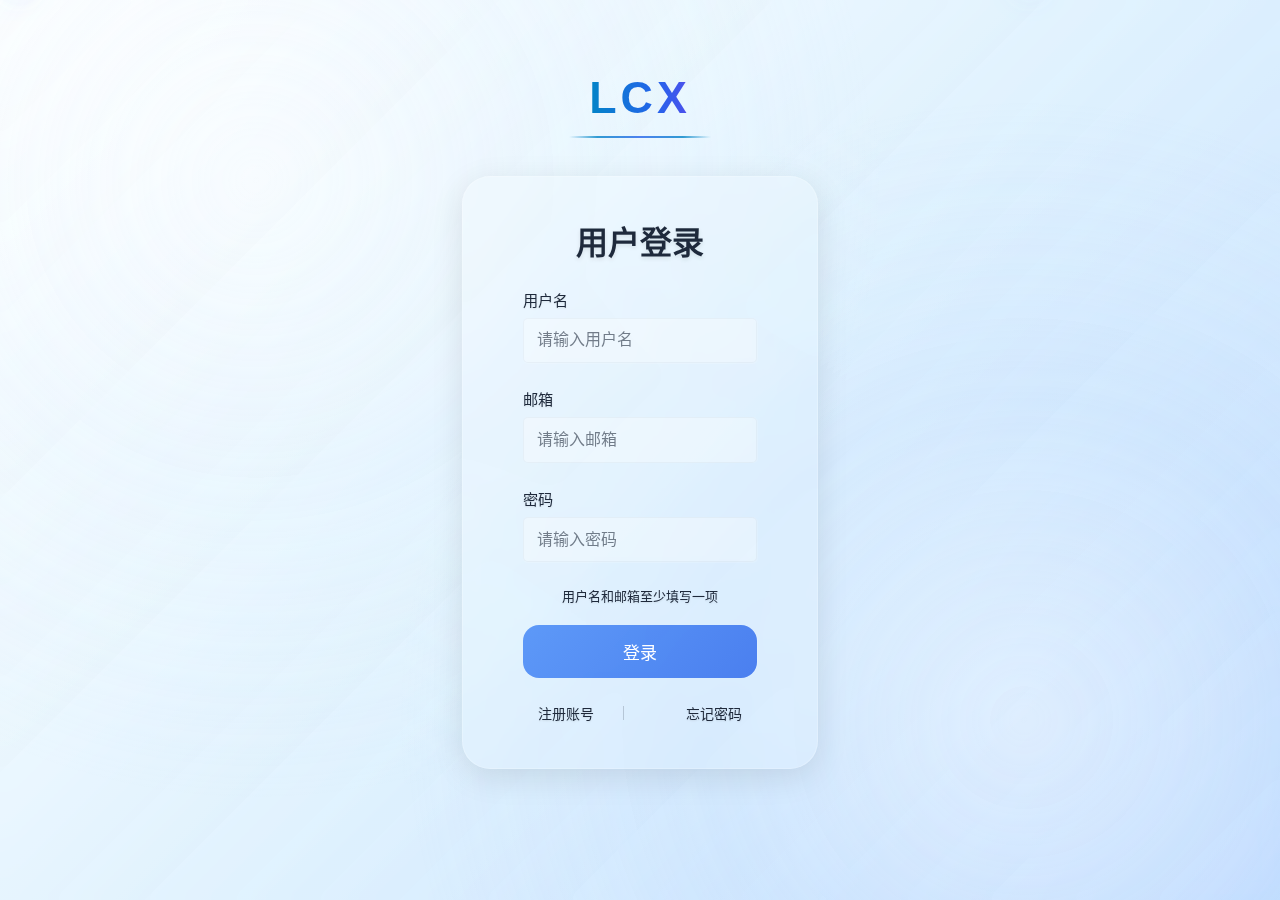
==== index.html @ 9dd17892 "修改" ====
<!DOCTYPE html>
<html lang="zh-CN">
<head>
    <meta charset="UTF-8">
    <meta name="viewport" content="width=device-width, initial-scale=1.0">
    <title>LCX</title>
    <link rel="stylesheet" href="css/styles.css">
    <link rel="stylesheet" href="https://cdnjs.cloudflare.com/ajax/libs/font-awesome/5.15.4/css/all.min.css">
   <link rel="icon" href="ico\vip.ico" type="image/x-icon">
</head>
<body>
    <!-- 系统主标题 -->
    <h1 class="main-title">LCX</h1>

    <!-- 雪花容器 -->
    <div class="snowflakes" id="snowflakes"></div>

    <div class="form-container">
        <!-- 自定义弹窗容器 -->
        <div id="customAlert" class="custom-alert">
            <span class="custom-alert-icon"></span>
            <span class="custom-alert-message"></span>
        </div>

        <!-- 登录表单 -->
        <div class="form-section active" id="loginForm">
            <h2 class="form-title">用户登录</h2>
            <form id="loginFormElement" onsubmit="loginUser(); return false;">
                <div class="form-group">
                    <label for="login-username">用户名</label>
                    <input type="text" id="login-username" name="username" placeholder="请输入用户名">
                </div>
                <div class="form-group">
                    <label for="login-email">邮箱</label>
                    <input type="email" id="login-email" name="email" placeholder="请输入邮箱">
                </div>
                <div class="form-group">
                    <label for="login-password">密码</label>
                    <input type="password" id="login-password" name="password" placeholder="请输入密码" required>
                </div>
                <div class="login-tip">用户名和邮箱至少填写一项</div>
                <button type="submit" class="submit-btn">登录</button>
                <div class="form-links">
                    <a href="#" onclick="switchForm('registerForm')">注册账号</a>
                    <a href="#" onclick="switchForm('forgotForm')">忘记密码</a>
                </div>
            </form>
        </div>

        <!-- 注册表单 -->
        <div class="form-section" id="registerForm">
            <h2 class="form-title">用户注册</h2>
            <form id="registerFormElement" onsubmit="registerUser(); return false;">
                <div class="form-group">
                    <label for="register-username">用户名</label>
                    <input type="text" id="register-username" name="username" placeholder="请输入用户名" required>
                </div>
                <div class="form-group">
                    <label for="register-email">邮箱</label>
                    <input type="email" id="register-email" name="email" placeholder="请输入邮箱" required>
                </div>
                <div class="form-group">
                    <label for="register-password">密码</label>
                    <input type="password" id="register-password" name="password" placeholder="请输入密码" required>
                    <div class="password-strength" id="registerPasswordStrength"></div>
                </div>
                <div class="form-group">
                    <label for="register-confirm">确认密码</label>
                    <input type="password" id="register-confirm" name="confirm_password" placeholder="请再次输入密码" required>
                    <div class="password-match" id="registerPasswordMatch"></div>
                </div>
                <button type="submit" class="submit-btn">注册</button>
                <div class="form-links">
                    <a href="#" onclick="switchForm('loginForm')">返回登录</a>
                </div>
            </form>
        </div>

        <!-- 忘记密码表单 -->
        <div class="form-section" id="forgotForm">
            <h2 class="form-title">重置密码</h2>
            <form id="forgotFormElement">
                <div class="form-group">
                    <label for="forgot-email">邮箱地址</label>
                    <input type="email" id="forgot-email" name="email" placeholder="请输入注册邮箱" required>
                </div>
                <div class="form-group">
                    <label for="forgot-new-password">新密码</label>
                    <input type="password" id="forgot-new-password" name="new_password" placeholder="请输入新密码" required>
                    <div class="password-strength" id="forgotPasswordStrength"></div>
                </div>
                <div class="form-group">
                    <label for="forgot-confirm">确认密码</label>
                    <input type="password" id="forgot-confirm" name="confirm_password" placeholder="请再次输入新密码" required>
                    <div class="password-match" id="forgotPasswordMatch"></div>
                </div>
                <button type="submit" class="submit-btn">重置密码</button>
                <div class="form-links">
                    <a href="#" onclick="switchForm('loginForm')">返回登录</a>
                </div>
            </form>
        </div>


        <!-- 添加用户表单 -->
        <div id="addUserForm" class="modal-form">
            <div class="modal-content">
                <h3>添加新用户</h3>
                <div class="form-group">
                    <label for="newUsername">用户名</label>
                    <input type="text" id="newUsername" name="username" required>
                </div>
                <div class="form-group">
                    <label for="newPassword">密码</label>
                    <input type="password" id="newPassword" name="password" required>
                </div>
                <div class="form-group">
                    <label for="newEmail">邮箱</label>
                    <input type="email" id="newEmail" name="email" required>
                </div>
                <div class="form-buttons">
                    <button type="button" class="cancel-btn" onclick="closeAddUserForm()">取消</button>
                    <button type="button" class="submit-btn" onclick="submitAddUser()">添加</button>
                </div>
            </div>
        </div>




    <!-- 引入JavaScript文件 -->
    <script src="js/ui.js" type="module"></script>
    <script src="js/api.js" type="module"></script>
    <script src="js/validation.js" type="module"></script>
    <script src="js/effects.js" type="module"></script>
    <script src="js/handlers.js" type="module"></script>
    <script src="js/main.js" type="module"></script>

    <script>
    function testRedirect() {
        const currentPath = window.location.pathname;
        const basePath = currentPath.substring(0, currentPath.lastIndexOf('/'));
        const userPageUrl = `${basePath}/user.html`;
        console.log('测试跳转到:', userPageUrl);
        window.location.href = userPageUrl;
    }
    </script>
</body>
</html>
---- css/styles.css ----
/* 全局变量 */
:root {
    --primary-color: #0284c7;
    --primary-hover: #0369a1;
    --secondary-color: #2563eb;
    --danger-color: #ef4444;
    --success-color: #10b981;
    --warning-color: #f59e0b;
    --text-primary: #1e293b;
    --text-secondary: #64748b;
    --bg-white: rgba(255, 255, 255, 0.95);
    --bg-transparent: rgba(255, 255, 255, 0.15);
    --border-color: rgba(148, 163, 184, 0.1);
    --shadow-sm: 0 4px 6px rgba(0, 0, 0, 0.05);
    --shadow-md: 0 8px 32px rgba(0, 0, 0, 0.1);
    --transition: all 0.3s ease;
    --radius-sm: 8px;
    --radius-md: 12px;
    --radius-lg: 24px;
}

/* 基础样式优化 */
* {
    margin: 0;
    padding: 0;
    box-sizing: border-box;
}

body {
    display: flex;
    justify-content: center;
    align-items: center;
    min-height: 100vh;
    background: linear-gradient(135deg, 
        var(--bg-white),
        rgba(224, 242, 254, 0.9),
        rgba(191, 219, 254, 0.85)
    );
    font-family: "Microsoft YaHei", -apple-system, BlinkMacSystemFont, "Segoe UI", Roboto, sans-serif;
    overflow: hidden;
    position: relative;
    padding-top: 5vh;
}

/* 背景效果 */
body::before {
    content: '';
    position: fixed;
    top: 0;
    left: 0;
    width: 100%;
    height: 100%;
    background: 
        radial-gradient(circle at 20% 20%, 
            rgba(255, 255, 255, 0.4) 0%,
            rgba(224, 242, 254, 0.2) 25%,
            transparent 50%),
        radial-gradient(circle at 80% 80%, 
            rgba(255, 255, 255, 0.4) 0%,
            rgba(191, 219, 254, 0.2) 25%,
            transparent 50%);
    backdrop-filter: blur(8px);
    -webkit-backdrop-filter: blur(8px);
    z-index: -2;
    opacity: 0.8;
}

body::after {
    content: '';
    position: fixed;
    top: 0;
    left: 0;
    width: 100%;
    height: 100%;
    background: 
        linear-gradient(135deg,
            transparent 0%,
            rgba(255, 255, 255, 0.03) 25%,
            rgba(224, 242, 254, 0.05) 50%,
            rgba(255, 255, 255, 0.03) 75%,
            transparent 100%);
    z-index: -1;
    animation: lightMove 20s ease-in-out infinite;
    background-size: 400% 400%;
    filter: blur(12px);
    opacity: 0.4;
    mix-blend-mode: overlay;
}

/* 动画效果 */
@keyframes lightMove {
    0% { background-position: 0% 0%; }
    50% { background-position: 100% 100%; }
    100% { background-position: 0% 0%; }
}

/* 标题样式 */
.main-title {
    position: fixed;
    top: 8%;
    left: 50%;
    transform: translateX(-50%);
    font-size: 2.8rem;
    font-weight: 800;
    letter-spacing: 4px;
    z-index: 11;
    background: linear-gradient(90deg, #0284c7, #2563eb, #7c3aed, #0284c7);
    background-size: 200% 100%;
    -webkit-background-clip: text;
    background-clip: text;
    color: transparent;
    animation: 
        gradient 6s linear infinite,
        glow 4s ease-in-out infinite alternate;
    padding-bottom: 15px;
}

.main-title::after {
    content: '';
    position: absolute;
    bottom: 0;
    left: 50%;
    transform: translateX(-50%);
    width: 140%;
    height: 2px;
    background: linear-gradient(90deg, 
        transparent 0%,
        rgba(2, 132, 199, 0.8) 20%,
        rgba(37, 99, 235, 0.8) 50%,
        rgba(2, 132, 199, 0.8) 80%,
        transparent 100%
    );
}

@keyframes borderGlow {
    0% {
        filter: drop-shadow(0 0 5px rgba(2, 132, 199, 0.4));
        width: 100%;
    }
    100% {
        filter: drop-shadow(0 0 10px rgba(2, 132, 199, 0.6));
        width: 120%;
    }
}

@keyframes gradient {
    0% { background-position: 0% 50%; }
    100% { background-position: 200% 50%; }
}

@keyframes glow {
    0% {
        filter: drop-shadow(0 0 15px rgba(2, 132, 199, 0.4))
               drop-shadow(0 0 30px rgba(2, 132, 199, 0.3));
    }
    100% {
        filter: drop-shadow(0 0 20px rgba(2, 132, 199, 0.6))
               drop-shadow(0 0 40px rgba(2, 132, 199, 0.4));
    }
}

/* 表单容器 */
.form-container {
    position: relative;
    max-width: 880px;
    margin: 20px auto;
    padding: 40px 60px;
    background: rgba(255, 255, 255, 0.15);
    backdrop-filter: blur(12px);
    -webkit-backdrop-filter: blur(12px);
    border-radius: 28px;
    box-shadow: 0 8px 32px rgba(0, 0, 0, 0.1);
    border: 1px solid rgba(255, 255, 255, 0.2);
    z-index: 10;
}

/* 表单部分 */
.form-section {
    display: none;
}

.form-section.active {
    display: block;
    animation: fadeIn 0.3s ease-out;
}

/* 表单标题 */
.form-title {
    color: #1e293b;
    text-align: center;
    margin-bottom: 25px;
    font-size: 32px;
    font-weight: 600;
    text-shadow: 0 2px 4px rgba(0, 0, 0, 0.1);
}

/* 表单组样式 */
.form-group {
    margin-bottom: 22px;
}

.form-group label {
    display: block;
    margin-bottom: 6px;
    color: #1e293b;
    font-size: 14px;
    font-weight: 500;
    text-shadow: 0 1px 2px rgba(0, 0, 0, 0.1);
}

.form-group input {
    width: 100%;
    padding: 14px 18px;
    background: rgba(255, 255, 255, 0.2);
    border: 1px solid rgba(255, 255, 255, 0.3);
    border-radius: 16px;
    color: #1e293b;
    font-size: 16px;
    transition: all 0.3s ease;
    backdrop-filter: blur(5px);
    -webkit-backdrop-filter: blur(5px);
}

.form-group input:focus {
    outline: none;
    background: rgba(255, 255, 255, 0.25);
    border-color: rgba(255, 255, 255, 0.5);
    box-shadow: 0 0 0 3px rgba(59, 130, 246, 0.1);
}

.form-group input::placeholder {
    color: rgba(30, 41, 59, 0.6);
}

/* 登录提示文字 */
.login-tip {
    color: #1e293b;
    font-size: 13px;
    margin-bottom: 15px;
    text-align: center;
    text-shadow: 0 1px 2px rgba(0, 0, 0, 0.1);
}

/* 提交按钮 */
.submit-btn {
    width: 100%;
    padding: 14px;
    background: linear-gradient(135deg, rgba(59, 130, 246, 0.8), rgba(37, 99, 235, 0.8));
    color: white;
    border: none;
    border-radius: 16px;
    font-size: 17px;
    font-weight: 500;
    cursor: pointer;
    transition: all 0.3s ease;
    backdrop-filter: blur(5px);
    -webkit-backdrop-filter: blur(5px);
    margin-top: 5px;
}

.submit-btn:hover {
    background: linear-gradient(135deg, rgba(37, 99, 235, 0.9), rgba(29, 78, 216, 0.9));
    transform: translateY(-2px);
    box-shadow: 0 4px 12px rgba(37, 99, 235, 0.2);
}

/* 链接样式 */
.form-links {
    margin-top: 20px;
    display: flex;
    justify-content: space-between;
    align-items: center;
    padding: 0 15px;
}

.form-links br {
    display: none; /* 移除换行 */
}

.form-links a {
    color: #1e293b;
    text-decoration: none;
    font-size: 14px;
    transition: all 0.3s ease;
    text-shadow: 0 1px 2px rgba(0, 0, 0, 0.1);
    position: relative;
    padding: 5px 0;
}

.form-links a:hover {
    color: #3b82f6;
    text-shadow: 0 2px 4px rgba(59, 130, 246, 0.2);
}

/* 链接分隔线 */
.form-links a:not(:last-child)::after {
    content: '';
    position: absolute;
    right: -30px;
    top: 50%;
    transform: translateY(-50%);
    width: 1px;
    height: 14px;
    background: rgba(30, 41, 59, 0.2);
}

/* 自定义弹窗样式 */
.custom-alert {
    position: fixed;
    top: 20px;
    left: 50%;
    transform: translateX(-50%) scaleX(0); /* 初始状态：水平压缩到中心点 */
    padding: 15px 25px;
    border-radius: 12px;
    background: rgba(255, 255, 255, 0.95);
    box-shadow: 0 4px 12px rgba(0, 0, 0, 0.1);
    display: none;
    z-index: 1000;
    min-width: 300px;
    backdrop-filter: blur(10px);
    -webkit-backdrop-filter: blur(10px);
    border: 1px solid rgba(255, 255, 255, 0.2);
    transition: transform 0.3s ease-out;
    overflow: hidden; /* 用于进度条 */
    transform-origin: center; /* 设置变换的原点为中心 */
}

.custom-alert.show {
    display: flex;
    align-items: center;
    justify-content: center;
    transform: translateX(-50%) scaleX(1); /* 显示状态：完全展开 */
    animation: expandAlert 0.3s ease-out forwards;
}

.custom-alert.hide {
    animation: collapseAlert 0.3s ease-in forwards;
}

.custom-alert-icon {
    margin-right: 10px;
    font-size: 20px;
}

.custom-alert-message {
    color: #1e293b;
    font-size: 15px;
    font-weight: 500;
}

/* 进度条样式 */
.custom-alert::after {
    content: '';
    position: absolute;
    bottom: 0;
    left: 0;
    width: 100%;
    height: 3px;
    background: #10b981; /* 绿色进度条 */
    animation: progress 3s linear forwards;
}

/* 成功状态 */
.custom-alert.success {
    background: rgba(16, 185, 129, 0.95);
    color: white;
}

.custom-alert.success .custom-alert-message {
    color: white;
}

/* 错误状态 */
.custom-alert.error {
    background: rgba(239, 68, 68, 0.95);
    color: white;
}

.custom-alert.error .custom-alert-message {
    color: white;
}

/* 展开动画 */
@keyframes expandAlert {
    from {
        transform: translateX(-50%) scaleX(0);
    }
    to {
        transform: translateX(-50%) scaleX(1);
    }
}

/* 收缩动画 */
@keyframes collapseAlert {
    from {
        transform: translateX(-50%) scaleX(1);
    }
    to {
        transform: translateX(-50%) scaleX(0);
    }
}

/* 进度条动画 */
@keyframes progress {
    from {
        width: 100%;
    }
    to {
        width: 0%;
    }
}

/* 密码强度和匹配提示 */
.password-strength,
.password-match {
    font-size: 0.85rem;
    margin-top: 0.5rem;
    transition: all 0.3s ease;
}

.password-strength.weak { color: #ef4444; }
.password-strength.medium { color: #f59e0b; }
.password-strength.strong { color: #10b981; }
.password-match.match { color: #10b981; }
.password-match.mismatch { color: #ef4444; }

/* 管理员相关样式 */
.admin-link {
    position: relative;
    padding: 5px 10px;
    border-radius: 8px;
    transition: all 0.3s ease;
    background: linear-gradient(
        to right,
        rgba(2, 132, 199, 0.1),
        rgba(37, 99, 235, 0.1)
    );
    margin-top: 0.8rem;
    display: inline-block;
}

.admin-link::after {
    content: '👑';
    margin-left: 0.5rem;
    display: inline-block;
    transition: all 0.3s ease;
}

.admin-link:hover::after {
    animation: crownFloat 1s ease-in-out infinite;
}

@keyframes crownFloat {
    0% { transform: rotate(0deg) scale(1); }
    50% { transform: rotate(15deg) scale(1.2); }
    100% { transform: rotate(0deg) scale(1); }
}

/* 管理员面板样式 */
#adminPanel {
    width: 100%;
    max-width: 1600px;
    margin: 20px auto;
    padding: 20px;
    background: var(--bg-white);
    border-radius: 10px;
    box-shadow: 0 0 20px rgba(0, 0, 0, 0.1);
    position: relative;
    z-index: 10;
}

.admin-header {
    display: flex;
    justify-content: space-between;
    align-items: center;
    margin-bottom: 20px;
    padding-bottom: 15px;
    border-bottom: 1px solid var(--border-color);
}

.admin-info {
    display: flex;
    align-items: center;
    gap: 15px;
}

.admin-welcome {
    font-size: 16px;
    color: var(--text-color);
}

.admin-toolbar {
    display: flex;
    justify-content: space-between;
    align-items: center;
    margin-bottom: 20px;
    gap: 20px;
}

.toolbar-left {
    display: flex;
    gap: 10px;
}

.tool-btn {
    display: flex;
    align-items: center;
    gap: 5px;
    padding: 8px 15px;
    border: none;
    border-radius: 5px;
    background: var(--primary-color);
    color: white;
    cursor: pointer;
    transition: background-color 0.3s;
}

.tool-btn:hover {
    background: var(--primary-dark);
}

.tool-btn .icon {
    font-size: 18px;
}

.search-box {
    position: relative;
    width: 300px;
}

.search-box input {
    width: 100%;
    padding: 8px 35px 8px 15px;
    border: 1px solid var(--border-color);
    border-radius: 5px;
    font-size: 14px;
}

.search-icon {
    position: absolute;
    right: 10px;
    top: 50%;
    transform: translateY(-50%);
    color: var(--text-light);
}

.user-list {
    background: white;
    border-radius: 8px;
    overflow: hidden;
    margin-bottom: 20px;
    box-shadow: 0 2px 8px rgba(0, 0, 0, 0.1);
}

.user-list table {
    width: 100%;
    border-collapse: collapse;
}

.user-list th,
.user-list td {
    padding: 12px 15px;
    text-align: left;
    border-bottom: 1px solid var(--border-color);
}

.user-list th {
    background: var(--bg-light);
    font-weight: 600;
    color: var(--text-dark);
}

.user-list tr:hover {
    background: var(--bg-hover);
}

.action-btn {
    padding: 5px 10px;
    border: none;
    border-radius: 4px;
    cursor: pointer;
    font-size: 14px;
    transition: background-color 0.3s;
    margin-right: 5px;
}

.edit-btn {
    background: var(--primary-color);
    color: white;
}

.edit-btn:hover {
    background: var(--primary-dark);
}

.delete-btn {
    background: var(--danger-color);
    color: white;
}

.delete-btn:hover {
    background: var(--danger-dark);
}

.table-footer {
    display: flex;
    justify-content: space-between;
    align-items: center;
    padding: 15px 0;
}

.page-info {
    color: var(--text-color);
}

.pagination {
    display: flex;
    align-items: center;
    gap: 10px;
}

.page-btn {
    padding: 5px 15px;
    border: 1px solid var(--border-color);
    border-radius: 4px;
    background: white;
    cursor: pointer;
    transition: all 0.3s;
}

.page-btn:hover:not(:disabled) {
    background: var(--bg-light);
}

.page-btn:disabled {
    opacity: 0.5;
    cursor: not-allowed;
}

.page-number {
    color: var(--text-color);
}

/* 管理员退出弹窗样式 */
.modal-overlay {
    display: none;
    position: fixed;
    top: 0;
    left: 0;
    width: 100%;
    height: 100%;
    background: rgba(0, 0, 0, 0.5);
    z-index: 1000;
}

.modal-overlay.show {
    display: block;
}

.admin-logout-modal {
    display: none;
    position: fixed;
    top: 50%;
    left: 50%;
    transform: translate(-50%, -50%);
    background: white;
    padding: 20px;
    border-radius: 8px;
    box-shadow: 0 2px 10px rgba(0, 0, 0, 0.1);
    z-index: 1001;
    width: 300px;
    text-align: center;
}

.admin-logout-modal.show {
    display: block;
}

.admin-logout-modal h3 {
    margin: 0 0 20px;
    color: var(--text-dark);
}

.admin-logout-modal .buttons {
    display: flex;
    justify-content: center;
    gap: 10px;
}

.admin-logout-modal button {
    padding: 8px 20px;
    border: none;
    border-radius: 4px;
    cursor: pointer;
    transition: background-color 0.3s;
}

.admin-logout-modal .cancel-btn {
    background: var(--bg-light);
    color: var(--text-color);
}

.admin-logout-modal .cancel-btn:hover {
    background: var(--border-color);
}

.admin-logout-modal .confirm-btn {
    background: var(--danger-color);
    color: white;
}

.admin-logout-modal .confirm-btn:hover {
    background: var(--danger-dark);
}

/* 响应式设计 */
@media (max-width: 1440px) {
    #adminPanel {
        max-width: 95%;
        margin: 2rem auto;
    }
}

@media (max-width: 1280px) {
    #adminPanel {
        max-width: 95%;
        margin: 0 auto;
    }
    
    .admin-toolbar {
        flex-direction: column;
        align-items: stretch;
    }
    
    .search-box {
        width: 100%;
    }
}

@media (max-width: 768px) {
    .admin-header {
        flex-direction: column;
        gap: 1rem;
        text-align: center;
    }
    
    .admin-info {
        flex-direction: column;
        gap: 1rem;
    }
    
    .toolbar-left {
        flex-direction: column;
    }
    
    .table-footer {
        flex-direction: column;
        gap: 1rem;
        text-align: center;
    }
}

/* 特效容器 */
.snowflakes {
    position: fixed;
    top: 0;
    left: 0;
    width: 100%;
    height: 100%;
    pointer-events: none;
    z-index: 5;
}

/* 雪花效果 */
.snowflake {
    position: absolute;
    top: -30px;
    color: rgba(255, 255, 255, 0.95);
    text-shadow: 
        0 0 10px rgba(255, 255, 255, 0.9),
        0 0 20px rgba(191, 219, 254, 0.9),
        0 0 30px rgba(147, 197, 253, 0.8);
    animation: snowfall linear infinite;
    pointer-events: none;
    filter: drop-shadow(0 0 4px rgba(255, 255, 255, 0.9));
    z-index: 10;
    font-size: 24px;
}

@keyframes snowfall {
    0% { 
        transform: translateY(0) translateX(var(--start-x, 0)) rotate(0deg) scale(1); 
        opacity: 1;
    }
    50% {
        transform: translateY(50vh) translateX(var(--end-x, 0)) rotate(180deg) scale(1.2);
        opacity: 0.9;
    }
    100% { 
        transform: translateY(105vh) translateX(var(--end-x, 0)) rotate(360deg) scale(1); 
        opacity: 0.8;
    }
}

/* 动画效果优化 */
@keyframes fadeIn {
    from {
        opacity: 0;
        transform: translateY(10px);
    }
    to {
        opacity: 1;
        transform: translateY(0);
    }
}

.fade-in {
    animation: fadeIn 0.3s ease forwards;
}

/* 管理员退出弹窗样式 */
.admin-logout-modal {
    position: fixed;
    top: 50%;
    left: 50%;
    transform: translate(-50%, -50%);
    background: var(--bg-white);
    padding: 2rem;
    border-radius: 1rem;
    box-shadow: 0 0 20px rgba(0, 0, 0, 0.1);
    z-index: 1000;
    text-align: center;
    min-width: 300px;
    display: none;
}

.admin-logout-modal.show {
    display: block;
    animation: modalFadeIn 0.3s ease-out;
}

.admin-logout-modal h3 {
    color: var(--text-primary);
    margin-bottom: 1.5rem;
    font-size: 1.2rem;
}

.admin-logout-modal .buttons {
    display: flex;
    justify-content: center;
    gap: 1rem;
    margin-top: 1.5rem;
}

.admin-logout-modal button {
    padding: 0.5rem 1.5rem;
    border: none;
    border-radius: 0.5rem;
    cursor: pointer;
    font-size: 1rem;
    transition: all 0.3s ease;
}

.admin-logout-modal .confirm-btn {
    background: var(--danger);
    color: white;
}

.admin-logout-modal .cancel-btn {
    background: var(--bg-secondary);
    color: var(--text-primary);
}

.admin-logout-modal button:hover {
    opacity: 0.9;
    transform: translateY(-1px);
}

.modal-overlay {
    position: fixed;
    top: 0;
    left: 0;
    right: 0;
    bottom: 0;
    background: rgba(0, 0, 0, 0.5);
    z-index: 999;
    display: none;
}

.modal-overlay.show {
    display: block;
    animation: overlayFadeIn 0.3s ease-out;
}

@keyframes modalFadeIn {
    from {
        opacity: 0;
        transform: translate(-50%, -60%);
    }
    to {
        opacity: 1;
        transform: translate(-50%, -50%);
    }
}

@keyframes overlayFadeIn {
    from {
        opacity: 0;
    }
    to {
        opacity: 1;
    }
}

/* 模态表单样式 */
.modal-form {
    display: none;
    position: fixed;
    top: 0;
    left: 0;
    width: 100%;
    height: 100%;
    background: rgba(0, 0, 0, 0.5);
    z-index: 1000;
    justify-content: center;
    align-items: center;
}

.modal-form.show {
    display: flex;
}

.modal-content {
    background: white;
    padding: 2rem;
    border-radius: 10px;
    width: 100%;
    max-width: 500px;
    box-shadow: 0 0 20px rgba(0, 0, 0, 0.1);
}

.modal-content h3 {
    margin: 0 0 1.5rem;
    color: var(--text-primary);
    font-size: 1.5rem;
    text-align: center;
}

.form-buttons {
    display: flex;
    justify-content: flex-end;
    gap: 1rem;
    margin-top: 2rem;
}

.form-buttons button {
    padding: 0.8rem 1.5rem;
    border: none;
    border-radius: 5px;
    cursor: pointer;
    font-size: 1rem;
    transition: all 0.3s ease;
}

.form-buttons .submit-btn {
    background: var(--primary-color);
    color: white;
}

.form-buttons .submit-btn:hover {
    background: var(--primary-hover);
}

.form-buttons .cancel-btn {
    background: var(--bg-light);
    color: var(--text-primary);
}

.form-buttons .cancel-btn:hover {
    background: var(--border-color);
}

/* 表单组样式 */
.form-group {
    margin-bottom: 1.5rem;
}

.form-group label {
    display: block;
    margin-bottom: 0.5rem;
    color: var(--text-primary);
    font-size: 0.95rem;
}

.form-group input {
    width: 100%;
    padding: 0.8rem;
    border: 1px solid var(--border-color);
    border-radius: 5px;
    font-size: 1rem;
    transition: all 0.3s ease;
}

.form-group input:focus {
    outline: none;
    border-color: var(--primary-color);
    box-shadow: 0 0 0 2px rgba(2, 132, 199, 0.1);
}

/* 待办事项容器 */
.todo-container {
    position: relative;
    max-width: 800px;
    margin: 20px auto;
    padding: 30px;
    background: rgba(255, 255, 255, 0.15);
    backdrop-filter: blur(12px);
    -webkit-backdrop-filter: blur(12px);
    border-radius: 24px;
    box-shadow: 0 8px 32px rgba(0, 0, 0, 0.1);
    border: 1px solid rgba(255, 255, 255, 0.2);
}

/* 进度统计部分 */
.progress-section {
    margin-bottom: 30px;
}

.progress-info {
    display: flex;
    align-items: center;
    gap: 10px;
    margin-bottom: 15px;
    color: #1e293b;
}

.progress-percentage {
    color: #0ea5e9;
    font-weight: 600;
}

.progress-bar {
    height: 6px;
    background: rgba(255, 255, 255, 0.2);
    border-radius: 3px;
    margin-bottom: 20px;
}

.progress {
    height: 100%;
    background: linear-gradient(90deg, #0ea5e9, #2563eb);
    border-radius: 3px;
    transition: width 0.3s ease;
}

.task-stats {
    display: flex;
    justify-content: space-around;
    padding: 15px 0;
    border-top: 1px solid rgba(255, 255, 255, 0.2);
}

.stat-item {
    display: flex;
    align-items: center;
    gap: 8px;
    color: #1e293b;
}

.stat-number {
    background: rgba(255, 255, 255, 0.2);
    padding: 2px 8px;
    border-radius: 10px;
    font-size: 14px;
}

/* 添加任务部分 */
.add-task-section {
    display: flex;
    gap: 10px;
    margin-bottom: 20px;
}

#newTask {
    flex: 1;
    padding: 12px 20px;
    border: none;
    border-radius: 12px;
    background: rgba(255, 255, 255, 0.2);
    color: #1e293b;
    font-size: 16px;
}

#newTask::placeholder {
    color: rgba(30, 41, 59, 0.6);
}

.add-btn {
    padding: 12px 24px;
    background: #0ea5e9;
    color: white;
    border: none;
    border-radius: 12px;
    cursor: pointer;
    display: flex;
    align-items: center;
    gap: 8px;
    transition: all 0.3s ease;
}

.add-btn:hover {
    background: #0284c7;
    transform: translateY(-2px);
}

/* 任务列表 */
.task-list {
    display: flex;
    flex-direction: column;
    gap: 10px;
}

.task-item {
    display: flex;
    align-items: center;
    padding: 15px;
    background: rgba(255, 255, 255, 0.1);
    border-radius: 12px;
    transition: all 0.3s ease;
}

.task-item:hover {
    background: rgba(255, 255, 255, 0.15);
    transform: translateX(5px);
}

.task-checkbox {
    width: 24px;
    height: 24px;
    border-radius: 50%;
    border: 2px solid rgba(30, 41, 59, 0.3);
    display: flex;
    align-items: center;
    justify-content: center;
    cursor: pointer;
    margin-right: 15px;
    color: transparent;
    transition: all 0.3s ease;
}

.task-item.completed .task-checkbox {
    background: #10b981;
    border-color: #10b981;
    color: white;
}

.task-content {
    flex: 1;
    color: #1e293b;
}

.task-item.completed .task-content {
    text-decoration: line-through;
    color: #64748b;
}

.task-date {
    color: #64748b;
    font-size: 14px;
    margin: 0 15px;
}

.task-delete {
    color: #ef4444;
    cursor: pointer;
    opacity: 0;
    transition: all 0.3s ease;
}

.task-item:hover .task-delete {
    opacity: 1;
}
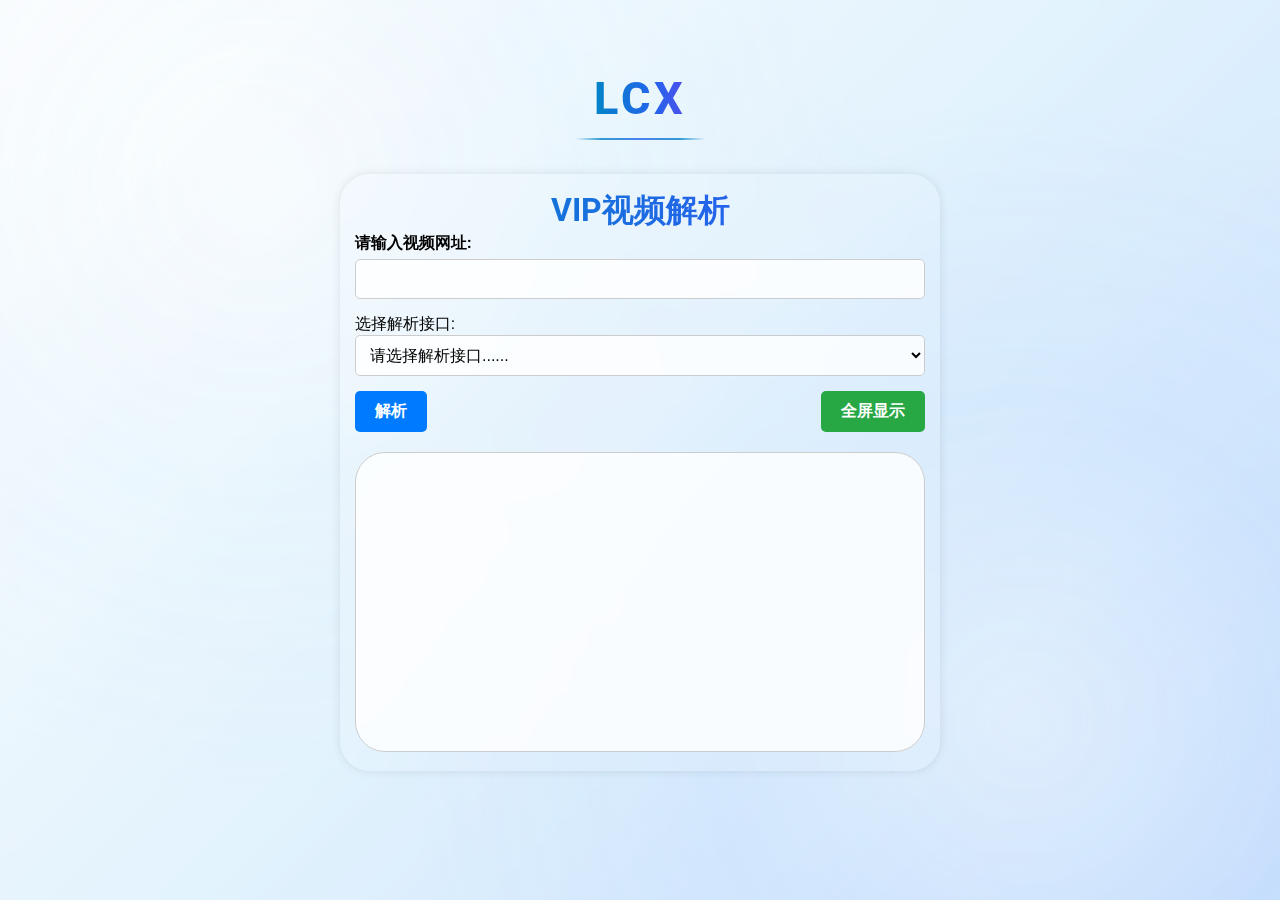
==== commit f9a1d659: "修改" ====
--- a/index.html
+++ b/index.html
@@ -1,149 +1,295 @@
 <!DOCTYPE html>
-<html lang="zh-CN">
+<html lang="en">
+
 <head>
     <meta charset="UTF-8">
-    <meta name="viewport" content="width=device-width, initial-scale=1.0">
-    <title>LCX</title>
+    <meta name="viewport" content="width=device-width, initial-scale=1.0, maximum-scale=1.0, user-scalable=no">
+    <title>LCX-VIP视频解析</title>
+    <link rel="stylesheet" href="https://fonts.googleapis.com/css?family=Roboto:400,700">
     <link rel="stylesheet" href="css/styles.css">
     <link rel="stylesheet" href="https://cdnjs.cloudflare.com/ajax/libs/font-awesome/5.15.4/css/all.min.css">
-   <link rel="icon" href="ico\vip.ico" type="image/x-icon">
+    <link rel="icon" href="ico\vip.ico" type="image/x-icon">
+    <style>
+        /* 通用样式 */
+        body {
+            font-family: 'Roboto', sans-serif;
+            display: flex;
+            justify-content: center;
+            align-items: center;
+            min-height: 100vh;
+            margin: 0;
+            background-color: #f0f0f0;
+        }
+
+        /* 容器样式 */
+      .container {
+            width: 90%;
+            max-width: 600px;
+            background-color: rgba(255, 255, 255, 0.1);
+            backdrop-filter: blur(15px);
+            border-radius: 30px;
+            box-shadow: 0 0 10px rgba(0, 0, 0, 0.1);
+            padding: 15px;
+            position: relative;
+        }
+
+        /* 输入组样式 */
+      .input-group {
+            margin-bottom: 15px;
+        }
+
+      .input-group label {
+            display: block;
+            font-weight: 700;
+            margin-bottom: 5px;
+        }
+
+      .input-group input {
+            width: 100%;
+            padding: 10px;
+            border: 1px solid #ccc;
+            border-radius: 5px;
+            font-size: 16px;
+            background-color: rgba(255, 255, 255, 0.8);
+            backdrop-filter: blur(10px);
+        }
+
+        /* 下拉选框样式 */
+      .select-group {
+            margin-bottom: 15px;
+        }
+
+      .select-group select {
+            width: 100%;
+            padding: 10px;
+            border: 1px solid #ccc;
+            border-radius: 5px;
+            font-size: 16px;
+            background-color: rgba(255, 255, 255, 0.8);
+            backdrop-filter: blur(10px);
+        }
+
+        /* 按钮样式 */
+        button {
+            padding: 10px 20px;
+            border: none;
+            border-radius: 5px;
+            font-size: 16px;
+            font-weight: 700;
+            cursor: pointer;
+            transition: background-color 0.3s ease;
+            background-color: rgba(0, 123, 255, 0.8);
+            backdrop-filter: blur(10px);
+        }
+
+        #parseButton {
+            background-color: #007BFF;
+            color: #fff;
+        }
+
+        #fullscreenButton {
+            background-color: #28a745;
+            color: #fff;
+        }
+
+        #parseButton:hover {
+            background-color: #0056b3;
+        }
+
+        #fullscreenButton:hover {
+            background-color: #218838;
+        }
+
+        /* 结果框架样式 */
+        iframe {
+            width: 100%;
+            height: 300px;
+            border: 1px solid #ccc;
+            border-radius: 30px;
+            margin-top: 20px;
+            background-color: rgba(255, 255, 255, 0.8);
+            backdrop-filter: blur(10px);
+        }
+
+        /* 爱心粒子效果 */
+        canvas {
+            position: fixed;
+            top: 0;
+            left: 0;
+            width: 100%;
+            height: 100%;
+            pointer-events: none;
+        }
+
+      .h1 {
+            text-align: center;
+            background: linear-gradient(90deg, #0284c7, #2563eb, #7c3aed, #0284c7);
+            background-size: 200% 100%;
+            -webkit-background-clip: text;
+            background-clip: text;
+            color: transparent;
+        }
+
+        /* 媒体查询，针对小屏幕设备进一步优化 */
+        @media (max-width: 480px) {
+          .container {
+                padding: 10px;
+            }
+
+          .input-group input,
+          .select-group select {
+                font-size: 14px;
+            }
+
+            button {
+                font-size: 14px;
+            }
+
+            iframe {
+                height: 200px;
+            }
+        }
+    </style>
 </head>
+
 <body>
-    <!-- 系统主标题 -->
     <h1 class="main-title">LCX</h1>
-
-    <!-- 雪花容器 -->
-    <div class="snowflakes" id="snowflakes"></div>
-
-    <div class="form-container">
-        <!-- 自定义弹窗容器 -->
-        <div id="customAlert" class="custom-alert">
-            <span class="custom-alert-icon"></span>
-            <span class="custom-alert-message"></span>
+    <div class="container">
+        <h1 class="h1">VIP视频解析</h1>
+        <div class="input-group">
+            <label for="videoUrl">请输入视频网址:</label>
+            <input type="text" id="videoUrl" class="entry">
         </div>
-
-        <!-- 登录表单 -->
-        <div class="form-section active" id="loginForm">
-            <h2 class="form-title">用户登录</h2>
-            <form id="loginFormElement" onsubmit="loginUser(); return false;">
-                <div class="form-group">
-                    <label for="login-username">用户名</label>
-                    <input type="text" id="login-username" name="username" placeholder="请输入用户名">
-                </div>
-                <div class="form-group">
-                    <label for="login-email">邮箱</label>
-                    <input type="email" id="login-email" name="email" placeholder="请输入邮箱">
-                </div>
-                <div class="form-group">
-                    <label for="login-password">密码</label>
-                    <input type="password" id="login-password" name="password" placeholder="请输入密码" required>
-                </div>
-                <div class="login-tip">用户名和邮箱至少填写一项</div>
-                <button type="submit" class="submit-btn">登录</button>
-                <div class="form-links">
-                    <a href="#" onclick="switchForm('registerForm')">注册账号</a>
-                    <a href="#" onclick="switchForm('forgotForm')">忘记密码</a>
-                </div>
-            </form>
+        <div class="select-group">
+            <label>选择解析接口:</label>
+            <select id="apiSelect">
+                <option value="" selected>请选择解析接口......</option>
+                <option value="https://jx.xyflv.cc/?url=">咸鱼</option>
+                <option value="https://jx.xmflv.com/?url=">虾米</option>
+                <option value="https://am1907.top/?jx=">M1907(可输名字)</option>
+                <option value="https://jx.mmkv.cn/tv.php?url=">vip</option>
+                <option value="https://jx.2s0.cn/player/?url=">极速</option>
+                <option value="https://www.yemu.xyz/?url=">夜幕</option>
+            </select>
         </div>
-
-        <!-- 注册表单 -->
-        <div class="form-section" id="registerForm">
-            <h2 class="form-title">用户注册</h2>
-            <form id="registerFormElement" onsubmit="registerUser(); return false;">
-                <div class="form-group">
-                    <label for="register-username">用户名</label>
-                    <input type="text" id="register-username" name="username" placeholder="请输入用户名" required>
-                </div>
-                <div class="form-group">
-                    <label for="register-email">邮箱</label>
-                    <input type="email" id="register-email" name="email" placeholder="请输入邮箱" required>
-                </div>
-                <div class="form-group">
-                    <label for="register-password">密码</label>
-                    <input type="password" id="register-password" name="password" placeholder="请输入密码" required>
-                    <div class="password-strength" id="registerPasswordStrength"></div>
-                </div>
-                <div class="form-group">
-                    <label for="register-confirm">确认密码</label>
-                    <input type="password" id="register-confirm" name="confirm_password" placeholder="请再次输入密码" required>
-                    <div class="password-match" id="registerPasswordMatch"></div>
-                </div>
-                <button type="submit" class="submit-btn">注册</button>
-                <div class="form-links">
-                    <a href="#" onclick="switchForm('loginForm')">返回登录</a>
-                </div>
-            </form>
+        <div style="display: flex; justify-content: space-between;">
+            <button id="parseButton" class="button" onclick="parseVideo()">解析</button>
+            <button id="fullscreenButton" class="button" onclick="toggleFullscreen()">全屏显示</button>
         </div>
-
-        <!-- 忘记密码表单 -->
-        <div class="form-section" id="forgotForm">
-            <h2 class="form-title">重置密码</h2>
-            <form id="forgotFormElement">
-                <div class="form-group">
-                    <label for="forgot-email">邮箱地址</label>
-                    <input type="email" id="forgot-email" name="email" placeholder="请输入注册邮箱" required>
-                </div>
-                <div class="form-group">
-                    <label for="forgot-new-password">新密码</label>
-                    <input type="password" id="forgot-new-password" name="new_password" placeholder="请输入新密码" required>
-                    <div class="password-strength" id="forgotPasswordStrength"></div>
-                </div>
-                <div class="form-group">
-                    <label for="forgot-confirm">确认密码</label>
-                    <input type="password" id="forgot-confirm" name="confirm_password" placeholder="请再次输入新密码" required>
-                    <div class="password-match" id="forgotPasswordMatch"></div>
-                </div>
-                <button type="submit" class="submit-btn">重置密码</button>
-                <div class="form-links">
-                    <a href="#" onclick="switchForm('loginForm')">返回登录</a>
-                </div>
-            </form>
-        </div>
-
-
-        <!-- 添加用户表单 -->
-        <div id="addUserForm" class="modal-form">
-            <div class="modal-content">
-                <h3>添加新用户</h3>
-                <div class="form-group">
-                    <label for="newUsername">用户名</label>
-                    <input type="text" id="newUsername" name="username" required>
-                </div>
-                <div class="form-group">
-                    <label for="newPassword">密码</label>
-                    <input type="password" id="newPassword" name="password" required>
-                </div>
-                <div class="form-group">
-                    <label for="newEmail">邮箱</label>
-                    <input type="email" id="newEmail" name="email" required>
-                </div>
-                <div class="form-buttons">
-                    <button type="button" class="cancel-btn" onclick="closeAddUserForm()">取消</button>
-                    <button type="button" class="submit-btn" onclick="submitAddUser()">添加</button>
-                </div>
-            </div>
-        </div>
-
-
-
-
-    <!-- 引入JavaScript文件 -->
-    <script src="js/ui.js" type="module"></script>
-    <script src="js/api.js" type="module"></script>
-    <script src="js/validation.js" type="module"></script>
-    <script src="js/effects.js" type="module"></script>
-    <script src="js/handlers.js" type="module"></script>
-    <script src="js/main.js" type="module"></script>
+        <iframe id="resultFrame" src=""></iframe>
+    </div>
+    <canvas id="heartCanvas"></canvas>
+    <audio id="clickSound" src="audio/click_sound.mp3"></audio>
 
     <script>
-    function testRedirect() {
-        const currentPath = window.location.pathname;
-        const basePath = currentPath.substring(0, currentPath.lastIndexOf('/'));
-        const userPageUrl = `${basePath}/user.html`;
-        console.log('测试跳转到:', userPageUrl);
-        window.location.href = userPageUrl;
-    }
+        function parseVideo() {
+            var videoUrl = document.getElementById('videoUrl').value.trim();
+            var selectedApi = document.getElementById('apiSelect').value;
+
+            if (!videoUrl) {
+                alert('请输入视频网址');
+                return;
+            }
+            if (selectedApi === "") {
+                alert('请选择解析接口');
+                return;
+            }
+
+            var apiUrl = selectedApi + encodeURIComponent(videoUrl);
+            document.getElementById('resultFrame').src = apiUrl;
+            playClickSound();
+        }
+
+        function toggleFullscreen() {
+            var iframe = document.getElementById('resultFrame');
+            if (iframe.requestFullscreen) {
+                iframe.requestFullscreen();
+            } else if (iframe.mozRequestFullScreen) { // Firefox
+                iframe.mozRequestFullScreen();
+            } else if (iframe.webkitRequestFullscreen) { // Chrome, Safari and Opera
+                iframe.webkitRequestFullscreen();
+            } else if (iframe.msRequestFullscreen) { // IE/Edge
+                iframe.msRequestFullscreen();
+            }
+            playClickSound();
+        }
+
+        function playClickSound() {
+            const audio = document.getElementById('clickSound');
+            // 设置音量为0.5（可根据需要调整，范围是0.0 - 1.0）
+            audio.volume = 1.0;
+            audio.currentTime = 0;
+            audio.play();
+        }
+
+        // 爱心粒子效果相关代码
+        const canvas = document.getElementById('heartCanvas');
+        const ctx = canvas.getContext('2d');
+        const particles = [];
+
+        canvas.width = window.innerWidth;
+        canvas.height = window.innerHeight;
+
+        window.addEventListener('resize', function () {
+            canvas.width = window.innerWidth;
+            canvas.height = window.innerHeight;
+        });
+
+        function Particle(x, y, size, color) {
+            this.x = x;
+            this.y = y;
+            this.size = size;
+            this.color = color;
+            this.vx = (Math.random() - 0.5) * 2;
+            this.vy = (Math.random() - 0.5) * 2;
+            this.life = 1;
+
+            this.draw = function () {
+                ctx.beginPath();
+                ctx.moveTo(this.x + this.size * 0.25, this.y);
+                ctx.bezierCurveTo(this.x + this.size * 0.25, this.y - this.size * 0.5, this.x + this.size * 0.75, this.y - this.size * 0.5, this.x + this.size * 0.75, this.y);
+                ctx.bezierCurveTo(this.x + this.size * 0.75, this.y - this.size * 0.25, this.x + this.size, this.y - this.size * 0.5, this.x + this.size, this.y);
+                ctx.bezierCurveTo(this.x + this.size, this.y + this.size * 0.5, this.x, this.y + this.size * 0.5, this.x, this.y);
+                ctx.bezierCurveTo(this.x, this.y - this.size * 0.5, this.x + this.size * 0.25, this.y - this.size * 0.25, this.x + this.size * 0.25, this.y);
+                ctx.fillStyle = this.color;
+                ctx.fill();
+            };
+
+            this.update = function () {
+                this.x += this.vx;
+                this.y += this.vy;
+                this.life -= 0.01;
+                if (this.life <= 0) {
+                    particles.splice(particles.indexOf(this), 1);
+                }
+            };
+        }
+
+        function addParticle(x, y) {
+            const size = Math.random() * 5 + 3;
+            const color = 'rgba(255, 0, 100, 0.7)';
+            particles.push(new Particle(x, y, size, color));
+        }
+
+        document.addEventListener('mousemove', function (e) {
+            addParticle(e.clientX, e.clientY);
+        });
+
+        document.addEventListener('click', function (e) {
+            addParticle(e.clientX, e.clientY);
+        });
+
+        function animate() {
+            ctx.clearRect(0, 0, canvas.width, canvas.height);
+            particles.forEach(function (particle) {
+                particle.draw();
+                particle.update();
+            });
+            requestAnimationFrame(animate);
+        }
+
+        animate();
     </script>
 </body>
-</html> 
+
+</html>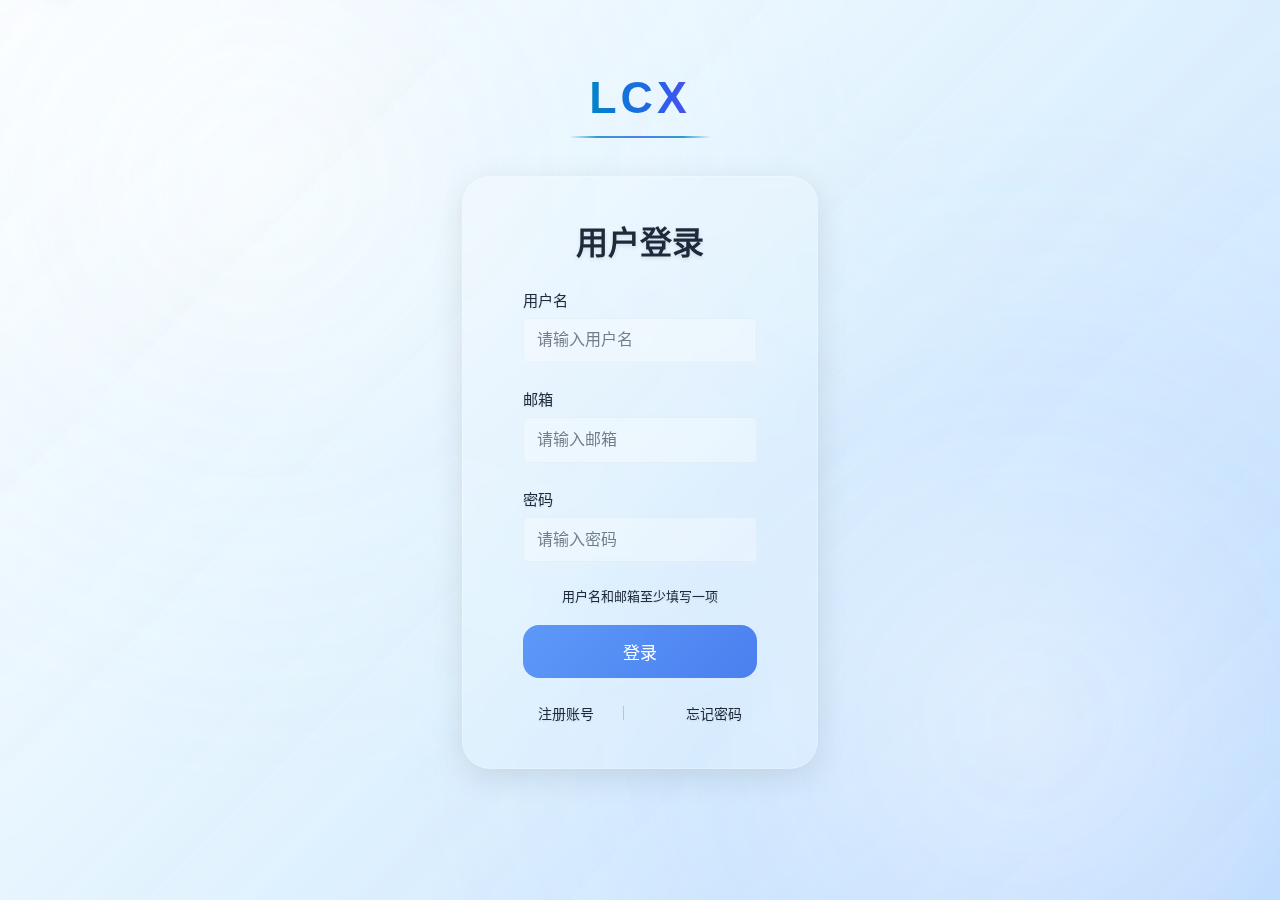
==== commit 6654a4b6: "更新" ====
--- a/index.html
+++ b/index.html
@@ -1,295 +1,149 @@
 <!DOCTYPE html>
-<html lang="en">
-
+<html lang="zh-CN">
 <head>
     <meta charset="UTF-8">
-    <meta name="viewport" content="width=device-width, initial-scale=1.0, maximum-scale=1.0, user-scalable=no">
-    <title>LCX-VIP视频解析</title>
-    <link rel="stylesheet" href="https://fonts.googleapis.com/css?family=Roboto:400,700">
+    <meta name="viewport" content="width=device-width, initial-scale=1.0">
+    <title>LCX</title>
     <link rel="stylesheet" href="css/styles.css">
     <link rel="stylesheet" href="https://cdnjs.cloudflare.com/ajax/libs/font-awesome/5.15.4/css/all.min.css">
-    <link rel="icon" href="ico\vip.ico" type="image/x-icon">
-    <style>
-        /* 通用样式 */
-        body {
-            font-family: 'Roboto', sans-serif;
-            display: flex;
-            justify-content: center;
-            align-items: center;
-            min-height: 100vh;
-            margin: 0;
-            background-color: #f0f0f0;
-        }
 
-        /* 容器样式 */
-      .container {
-            width: 90%;
-            max-width: 600px;
-            background-color: rgba(255, 255, 255, 0.1);
-            backdrop-filter: blur(15px);
-            border-radius: 30px;
-            box-shadow: 0 0 10px rgba(0, 0, 0, 0.1);
-            padding: 15px;
-            position: relative;
-        }
+</head>
+<body>
+    <!-- 系统主标题 -->
+    <h1 class="main-title">LCX</h1>
 
-        /* 输入组样式 */
-      .input-group {
-            margin-bottom: 15px;
-        }
+    <!-- 雪花容器 -->
+    <div class="snowflakes" id="snowflakes"></div>
 
-      .input-group label {
-            display: block;
-            font-weight: 700;
-            margin-bottom: 5px;
-        }
+    <div class="form-container">
+        <!-- 自定义弹窗容器 -->
+        <div id="customAlert" class="custom-alert">
+            <span class="custom-alert-icon"></span>
+            <span class="custom-alert-message"></span>
+        </div>
 
-      .input-group input {
-            width: 100%;
-            padding: 10px;
-            border: 1px solid #ccc;
-            border-radius: 5px;
-            font-size: 16px;
-            background-color: rgba(255, 255, 255, 0.8);
-            backdrop-filter: blur(10px);
-        }
+        <!-- 登录表单 -->
+        <div class="form-section active" id="loginForm">
+            <h2 class="form-title">用户登录</h2>
+            <form id="loginFormElement">
+                <div class="form-group">
+                    <label for="login-username">用户名</label>
+                    <input type="text" id="login-username" name="username" placeholder="请输入用户名">
+                </div>
+                <div class="form-group">
+                    <label for="login-email">邮箱</label>
+                    <input type="email" id="login-email" name="email" placeholder="请输入邮箱">
+                </div>
+                <div class="form-group">
+                    <label for="login-password">密码</label>
+                    <input type="password" id="login-password" name="password" placeholder="请输入密码" required>
+                </div>
+                <div class="login-tip">用户名和邮箱至少填写一项</div>
+                <button type="submit" class="submit-btn">登录</button>
+                <div class="form-links">
+                    <a href="#" onclick="switchForm('registerForm')">注册账号</a>
+                    <a href="#" onclick="switchForm('forgotForm')">忘记密码</a>
+                </div>
+            </form>
+        </div>
 
-        /* 下拉选框样式 */
-      .select-group {
-            margin-bottom: 15px;
-        }
+        <!-- 注册表单 -->
+        <div class="form-section" id="registerForm">
+            <h2 class="form-title">用户注册</h2>
+            <form id="registerFormElement">
+                <div class="form-group">
+                    <label for="register-username">用户名</label>
+                    <input type="text" id="register-username" name="username" placeholder="请输入用户名" required>
+                </div>
+                <div class="form-group">
+                    <label for="register-email">邮箱</label>
+                    <input type="email" id="register-email" name="email" placeholder="请输入邮箱" required>
+                </div>
+                <div class="form-group">
+                    <label for="register-password">密码</label>
+                    <input type="password" id="register-password" name="password" placeholder="请输入密码" required>
+                    <div class="password-strength" id="registerPasswordStrength"></div>
+                </div>
+                <div class="form-group">
+                    <label for="register-confirm">确认密码</label>
+                    <input type="password" id="register-confirm" name="confirm_password" placeholder="请再次输入密码" required>
+                    <div class="password-match" id="registerPasswordMatch"></div>
+                </div>
+                <button type="submit" class="submit-btn">注册</button>
+                <div class="form-links">
+                    <a href="#" onclick="switchForm('loginForm')">返回登录</a>
+                </div>
+            </form>
+        </div>
 
-      .select-group select {
-            width: 100%;
-            padding: 10px;
-            border: 1px solid #ccc;
-            border-radius: 5px;
-            font-size: 16px;
-            background-color: rgba(255, 255, 255, 0.8);
-            backdrop-filter: blur(10px);
-        }
+        <!-- 忘记密码表单 -->
+        <div class="form-section" id="forgotForm">
+            <h2 class="form-title">重置密码</h2>
+            <form id="forgotFormElement">
+                <div class="form-group">
+                    <label for="forgot-email">邮箱地址</label>
+                    <input type="email" id="forgot-email" name="email" placeholder="请输入注册邮箱" required>
+                </div>
+                <div class="form-group">
+                    <label for="forgot-new-password">新密码</label>
+                    <input type="password" id="forgot-new-password" name="new_password" placeholder="请输入新密码" required>
+                    <div class="password-strength" id="forgotPasswordStrength"></div>
+                </div>
+                <div class="form-group">
+                    <label for="forgot-confirm">确认密码</label>
+                    <input type="password" id="forgot-confirm" name="confirm_password" placeholder="请再次输入新密码" required>
+                    <div class="password-match" id="forgotPasswordMatch"></div>
+                </div>
+                <button type="submit" class="submit-btn">重置密码</button>
+                <div class="form-links">
+                    <a href="#" onclick="switchForm('loginForm')">返回登录</a>
+                </div>
+            </form>
+        </div>
 
-        /* 按钮样式 */
-        button {
-            padding: 10px 20px;
-            border: none;
-            border-radius: 5px;
-            font-size: 16px;
-            font-weight: 700;
-            cursor: pointer;
-            transition: background-color 0.3s ease;
-            background-color: rgba(0, 123, 255, 0.8);
-            backdrop-filter: blur(10px);
-        }
 
-        #parseButton {
-            background-color: #007BFF;
-            color: #fff;
-        }
+        <!-- 添加用户表单 -->
+        <div id="addUserForm" class="modal-form">
+            <div class="modal-content">
+                <h3>添加新用户</h3>
+                <div class="form-group">
+                    <label for="newUsername">用户名</label>
+                    <input type="text" id="newUsername" name="username" required>
+                </div>
+                <div class="form-group">
+                    <label for="newPassword">密码</label>
+                    <input type="password" id="newPassword" name="password" required>
+                </div>
+                <div class="form-group">
+                    <label for="newEmail">邮箱</label>
+                    <input type="email" id="newEmail" name="email" required>
+                </div>
+                <div class="form-buttons">
+                    <button type="button" class="cancel-btn" onclick="closeAddUserForm()">取消</button>
+                    <button type="button" class="submit-btn" onclick="submitAddUser()">添加</button>
+                </div>
+            </div>
+        </div>
 
-        #fullscreenButton {
-            background-color: #28a745;
-            color: #fff;
-        }
 
-        #parseButton:hover {
-            background-color: #0056b3;
-        }
 
-        #fullscreenButton:hover {
-            background-color: #218838;
-        }
 
-        /* 结果框架样式 */
-        iframe {
-            width: 100%;
-            height: 300px;
-            border: 1px solid #ccc;
-            border-radius: 30px;
-            margin-top: 20px;
-            background-color: rgba(255, 255, 255, 0.8);
-            backdrop-filter: blur(10px);
-        }
-
-        /* 爱心粒子效果 */
-        canvas {
-            position: fixed;
-            top: 0;
-            left: 0;
-            width: 100%;
-            height: 100%;
-            pointer-events: none;
-        }
-
-      .h1 {
-            text-align: center;
-            background: linear-gradient(90deg, #0284c7, #2563eb, #7c3aed, #0284c7);
-            background-size: 200% 100%;
-            -webkit-background-clip: text;
-            background-clip: text;
-            color: transparent;
-        }
-
-        /* 媒体查询，针对小屏幕设备进一步优化 */
-        @media (max-width: 480px) {
-          .container {
-                padding: 10px;
-            }
-
-          .input-group input,
-          .select-group select {
-                font-size: 14px;
-            }
-
-            button {
-                font-size: 14px;
-            }
-
-            iframe {
-                height: 200px;
-            }
-        }
-    </style>
-</head>
-
-<body>
-    <h1 class="main-title">LCX</h1>
-    <div class="container">
-        <h1 class="h1">VIP视频解析</h1>
-        <div class="input-group">
-            <label for="videoUrl">请输入视频网址:</label>
-            <input type="text" id="videoUrl" class="entry">
-        </div>
-        <div class="select-group">
-            <label>选择解析接口:</label>
-            <select id="apiSelect">
-                <option value="" selected>请选择解析接口......</option>
-                <option value="https://jx.xyflv.cc/?url=">咸鱼</option>
-                <option value="https://jx.xmflv.com/?url=">虾米</option>
-                <option value="https://am1907.top/?jx=">M1907(可输名字)</option>
-                <option value="https://jx.mmkv.cn/tv.php?url=">vip</option>
-                <option value="https://jx.2s0.cn/player/?url=">极速</option>
-                <option value="https://www.yemu.xyz/?url=">夜幕</option>
-            </select>
-        </div>
-        <div style="display: flex; justify-content: space-between;">
-            <button id="parseButton" class="button" onclick="parseVideo()">解析</button>
-            <button id="fullscreenButton" class="button" onclick="toggleFullscreen()">全屏显示</button>
-        </div>
-        <iframe id="resultFrame" src=""></iframe>
-    </div>
-    <canvas id="heartCanvas"></canvas>
-    <audio id="clickSound" src="audio/click_sound.mp3"></audio>
+    <!-- 引入JavaScript文件 -->
+    <script src="js/ui.js" type="module"></script>
+    <script src="js/api.js" type="module"></script>
+    <script src="js/validation.js" type="module"></script>
+    <script src="js/effects.js" type="module"></script>
+    <script src="js/handlers.js" type="module"></script>
+    <script src="js/main.js" type="module"></script>
 
     <script>
-        function parseVideo() {
-            var videoUrl = document.getElementById('videoUrl').value.trim();
-            var selectedApi = document.getElementById('apiSelect').value;
-
-            if (!videoUrl) {
-                alert('请输入视频网址');
-                return;
-            }
-            if (selectedApi === "") {
-                alert('请选择解析接口');
-                return;
-            }
-
-            var apiUrl = selectedApi + encodeURIComponent(videoUrl);
-            document.getElementById('resultFrame').src = apiUrl;
-            playClickSound();
-        }
-
-        function toggleFullscreen() {
-            var iframe = document.getElementById('resultFrame');
-            if (iframe.requestFullscreen) {
-                iframe.requestFullscreen();
-            } else if (iframe.mozRequestFullScreen) { // Firefox
-                iframe.mozRequestFullScreen();
-            } else if (iframe.webkitRequestFullscreen) { // Chrome, Safari and Opera
-                iframe.webkitRequestFullscreen();
-            } else if (iframe.msRequestFullscreen) { // IE/Edge
-                iframe.msRequestFullscreen();
-            }
-            playClickSound();
-        }
-
-        function playClickSound() {
-            const audio = document.getElementById('clickSound');
-            // 设置音量为0.5（可根据需要调整，范围是0.0 - 1.0）
-            audio.volume = 1.0;
-            audio.currentTime = 0;
-            audio.play();
-        }
-
-        // 爱心粒子效果相关代码
-        const canvas = document.getElementById('heartCanvas');
-        const ctx = canvas.getContext('2d');
-        const particles = [];
-
-        canvas.width = window.innerWidth;
-        canvas.height = window.innerHeight;
-
-        window.addEventListener('resize', function () {
-            canvas.width = window.innerWidth;
-            canvas.height = window.innerHeight;
-        });
-
-        function Particle(x, y, size, color) {
-            this.x = x;
-            this.y = y;
-            this.size = size;
-            this.color = color;
-            this.vx = (Math.random() - 0.5) * 2;
-            this.vy = (Math.random() - 0.5) * 2;
-            this.life = 1;
-
-            this.draw = function () {
-                ctx.beginPath();
-                ctx.moveTo(this.x + this.size * 0.25, this.y);
-                ctx.bezierCurveTo(this.x + this.size * 0.25, this.y - this.size * 0.5, this.x + this.size * 0.75, this.y - this.size * 0.5, this.x + this.size * 0.75, this.y);
-                ctx.bezierCurveTo(this.x + this.size * 0.75, this.y - this.size * 0.25, this.x + this.size, this.y - this.size * 0.5, this.x + this.size, this.y);
-                ctx.bezierCurveTo(this.x + this.size, this.y + this.size * 0.5, this.x, this.y + this.size * 0.5, this.x, this.y);
-                ctx.bezierCurveTo(this.x, this.y - this.size * 0.5, this.x + this.size * 0.25, this.y - this.size * 0.25, this.x + this.size * 0.25, this.y);
-                ctx.fillStyle = this.color;
-                ctx.fill();
-            };
-
-            this.update = function () {
-                this.x += this.vx;
-                this.y += this.vy;
-                this.life -= 0.01;
-                if (this.life <= 0) {
-                    particles.splice(particles.indexOf(this), 1);
-                }
-            };
-        }
-
-        function addParticle(x, y) {
-            const size = Math.random() * 5 + 3;
-            const color = 'rgba(255, 0, 100, 0.7)';
-            particles.push(new Particle(x, y, size, color));
-        }
-
-        document.addEventListener('mousemove', function (e) {
-            addParticle(e.clientX, e.clientY);
-        });
-
-        document.addEventListener('click', function (e) {
-            addParticle(e.clientX, e.clientY);
-        });
-
-        function animate() {
-            ctx.clearRect(0, 0, canvas.width, canvas.height);
-            particles.forEach(function (particle) {
-                particle.draw();
-                particle.update();
-            });
-            requestAnimationFrame(animate);
-        }
-
-        animate();
+    function testRedirect() {
+        const currentPath = window.location.pathname;
+        const basePath = currentPath.substring(0, currentPath.lastIndexOf('/'));
+        const userPageUrl = `${basePath}/user.html`;
+        console.log('测试跳转到:', userPageUrl);
+        window.location.href = userPageUrl;
+    }
     </script>
 </body>
-
-</html>+</html> 
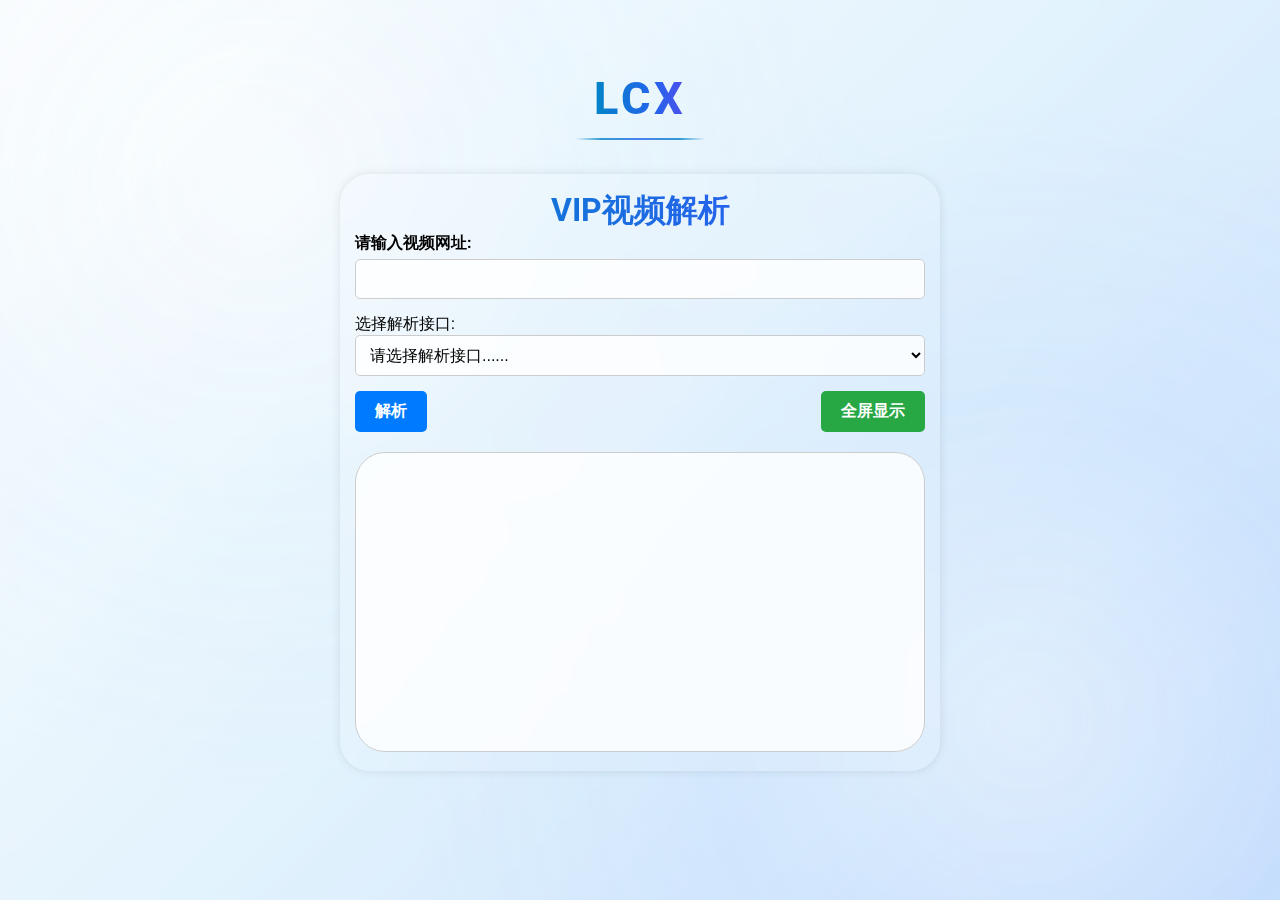
==== commit aa9e18cf: "更新" ====
--- a/index.html
+++ b/index.html
@@ -1,149 +1,305 @@
 <!DOCTYPE html>
-<html lang="zh-CN">
+<html lang="en">
+
 <head>
     <meta charset="UTF-8">
-    <meta name="viewport" content="width=device-width, initial-scale=1.0">
-    <title>LCX</title>
+    <meta name="viewport" content="width=device-width, initial-scale=1.0, maximum-scale=1.0, user-scalable=no">
+    <title>LCX-VIP视频解析</title>
+    <link rel="stylesheet" href="https://fonts.googleapis.com/css?family=Roboto:400,700">
     <link rel="stylesheet" href="css/styles.css">
     <link rel="stylesheet" href="https://cdnjs.cloudflare.com/ajax/libs/font-awesome/5.15.4/css/all.min.css">
-
+    <style>
+        /* 通用样式 */
+        body {
+            font-family: 'Roboto', sans-serif;
+            display: flex;
+            justify-content: center;
+            align-items: center;
+            min-height: 100vh;
+            margin: 0;
+            background-color: #f0f0f0;
+        }
+
+        /* 容器样式 */
+      .container {
+            width: 90%;
+            max-width: 600px;
+            background-color: rgba(255, 255, 255, 0.1);
+            backdrop-filter: blur(15px);
+            border-radius: 30px;
+            box-shadow: 0 0 10px rgba(0, 0, 0, 0.1);
+            padding: 15px;
+            position: relative;
+        }
+
+        /* 输入组样式 */
+      .input-group {
+            margin-bottom: 15px;
+        }
+
+      .input-group label {
+            display: block;
+            font-weight: 700;
+            margin-bottom: 5px;
+        }
+
+      .input-group input {
+            width: 100%;
+            padding: 10px;
+            border: 1px solid #ccc;
+            border-radius: 5px;
+            font-size: 16px;
+            background-color: rgba(255, 255, 255, 0.8);
+            backdrop-filter: blur(10px);
+        }
+
+        /* 下拉选框样式 */
+      .select-group {
+            margin-bottom: 15px;
+        }
+
+      .select-group select {
+            width: 100%;
+            padding: 10px;
+            border: 1px solid #ccc;
+            border-radius: 5px;
+            font-size: 16px;
+            background-color: rgba(255, 255, 255, 0.8);
+            backdrop-filter: blur(10px);
+        }
+
+        /* 按钮样式 */
+        button {
+            padding: 10px 20px;
+            border: none;
+            border-radius: 5px;
+            font-size: 16px;
+            font-weight: 700;
+            cursor: pointer;
+            transition: background-color 0.3s ease;
+            background-color: rgba(0, 123, 255, 0.8);
+            backdrop-filter: blur(10px);
+        }
+
+        #parseButton {
+            background-color: #007BFF;
+            color: #fff;
+        }
+
+        #fullscreenButton {
+            background-color: #28a745;
+            color: #fff;
+        }
+
+        #parseButton:hover {
+            background-color: #0056b3;
+        }
+
+        #fullscreenButton:hover {
+            background-color: #218838;
+        }
+
+        /* 结果框架样式 */
+        iframe {
+            width: 100%;
+            height: 300px;
+            border: 1px solid #ccc;
+            border-radius: 30px;
+            margin-top: 20px;
+            background-color: rgba(255, 255, 255, 0.8);
+            backdrop-filter: blur(10px);
+        }
+
+        /* 爱心粒子效果 */
+        canvas {
+            position: fixed;
+            top: 0;
+            left: 0;
+            width: 100%;
+            height: 100%;
+            pointer-events: none;
+        }
+
+      .h1 {
+            text-align: center;
+            background: linear-gradient(90deg, #0284c7, #2563eb, #7c3aed, #0284c7);
+            background-size: 200% 100%;
+            -webkit-background-clip: text;
+            background-clip: text;
+            color: transparent;
+        }
+
+        /* 媒体查询，针对小屏幕设备进一步优化 */
+        @media (max-width: 480px) {
+          .container {
+                padding: 10px;
+            }
+
+          .input-group input,
+          .select-group select {
+                font-size: 14px;
+            }
+
+            button {
+                font-size: 14px;
+            }
+
+            iframe {
+                height: 200px;
+            }
+        }
+    </style>
 </head>
+
 <body>
-    <!-- 系统主标题 -->
     <h1 class="main-title">LCX</h1>
-
-    <!-- 雪花容器 -->
-    <div class="snowflakes" id="snowflakes"></div>
-
-    <div class="form-container">
-        <!-- 自定义弹窗容器 -->
-        <div id="customAlert" class="custom-alert">
-            <span class="custom-alert-icon"></span>
-            <span class="custom-alert-message"></span>
+    <div class="container">
+        <h1 class="h1">VIP视频解析</h1>
+        <div class="input-group">
+            <label for="videoUrl">请输入视频网址:</label>
+            <input type="text" id="videoUrl" class="entry">
         </div>
-
-        <!-- 登录表单 -->
-        <div class="form-section active" id="loginForm">
-            <h2 class="form-title">用户登录</h2>
-            <form id="loginFormElement">
-                <div class="form-group">
-                    <label for="login-username">用户名</label>
-                    <input type="text" id="login-username" name="username" placeholder="请输入用户名">
-                </div>
-                <div class="form-group">
-                    <label for="login-email">邮箱</label>
-                    <input type="email" id="login-email" name="email" placeholder="请输入邮箱">
-                </div>
-                <div class="form-group">
-                    <label for="login-password">密码</label>
-                    <input type="password" id="login-password" name="password" placeholder="请输入密码" required>
-                </div>
-                <div class="login-tip">用户名和邮箱至少填写一项</div>
-                <button type="submit" class="submit-btn">登录</button>
-                <div class="form-links">
-                    <a href="#" onclick="switchForm('registerForm')">注册账号</a>
-                    <a href="#" onclick="switchForm('forgotForm')">忘记密码</a>
-                </div>
-            </form>
+        <div class="select-group">
+            <label>选择解析接口:</label>
+            <select id="apiSelect">
+                <option value="" selected>请选择解析接口......</option>
+                <option value="https://jx.xyflv.cc/?url=">咸鱼</option>
+                <option value="https://jx.xmflv.com/?url=">虾米</option>
+                <option value="https://am1907.top/?jx=">M1907(可输名字)</option>
+                <option value="https://jx.mmkv.cn/tv.php?url=">vip</option>
+                <option value="https://jx.2s0.cn/player/?url=">极速</option>
+                <option value="https://www.yemu.xyz/?url=">夜幕</option>
+            </select>
         </div>
-
-        <!-- 注册表单 -->
-        <div class="form-section" id="registerForm">
-            <h2 class="form-title">用户注册</h2>
-            <form id="registerFormElement">
-                <div class="form-group">
-                    <label for="register-username">用户名</label>
-                    <input type="text" id="register-username" name="username" placeholder="请输入用户名" required>
-                </div>
-                <div class="form-group">
-                    <label for="register-email">邮箱</label>
-                    <input type="email" id="register-email" name="email" placeholder="请输入邮箱" required>
-                </div>
-                <div class="form-group">
-                    <label for="register-password">密码</label>
-                    <input type="password" id="register-password" name="password" placeholder="请输入密码" required>
-                    <div class="password-strength" id="registerPasswordStrength"></div>
-                </div>
-                <div class="form-group">
-                    <label for="register-confirm">确认密码</label>
-                    <input type="password" id="register-confirm" name="confirm_password" placeholder="请再次输入密码" required>
-                    <div class="password-match" id="registerPasswordMatch"></div>
-                </div>
-                <button type="submit" class="submit-btn">注册</button>
-                <div class="form-links">
-                    <a href="#" onclick="switchForm('loginForm')">返回登录</a>
-                </div>
-            </form>
+        <div style="display: flex; justify-content: space-between;">
+            <button id="parseButton" class="button" onclick="parseVideo()">解析</button>
+            <button id="fullscreenButton" class="button" onclick="toggleFullscreen()">全屏显示</button>
         </div>
-
-        <!-- 忘记密码表单 -->
-        <div class="form-section" id="forgotForm">
-            <h2 class="form-title">重置密码</h2>
-            <form id="forgotFormElement">
-                <div class="form-group">
-                    <label for="forgot-email">邮箱地址</label>
-                    <input type="email" id="forgot-email" name="email" placeholder="请输入注册邮箱" required>
-                </div>
-                <div class="form-group">
-                    <label for="forgot-new-password">新密码</label>
-                    <input type="password" id="forgot-new-password" name="new_password" placeholder="请输入新密码" required>
-                    <div class="password-strength" id="forgotPasswordStrength"></div>
-                </div>
-                <div class="form-group">
-                    <label for="forgot-confirm">确认密码</label>
-                    <input type="password" id="forgot-confirm" name="confirm_password" placeholder="请再次输入新密码" required>
-                    <div class="password-match" id="forgotPasswordMatch"></div>
-                </div>
-                <button type="submit" class="submit-btn">重置密码</button>
-                <div class="form-links">
-                    <a href="#" onclick="switchForm('loginForm')">返回登录</a>
-                </div>
-            </form>
-        </div>
-
-
-        <!-- 添加用户表单 -->
-        <div id="addUserForm" class="modal-form">
-            <div class="modal-content">
-                <h3>添加新用户</h3>
-                <div class="form-group">
-                    <label for="newUsername">用户名</label>
-                    <input type="text" id="newUsername" name="username" required>
-                </div>
-                <div class="form-group">
-                    <label for="newPassword">密码</label>
-                    <input type="password" id="newPassword" name="password" required>
-                </div>
-                <div class="form-group">
-                    <label for="newEmail">邮箱</label>
-                    <input type="email" id="newEmail" name="email" required>
-                </div>
-                <div class="form-buttons">
-                    <button type="button" class="cancel-btn" onclick="closeAddUserForm()">取消</button>
-                    <button type="button" class="submit-btn" onclick="submitAddUser()">添加</button>
-                </div>
-            </div>
-        </div>
-
-
-
-
-    <!-- 引入JavaScript文件 -->
-    <script src="js/ui.js" type="module"></script>
-    <script src="js/api.js" type="module"></script>
-    <script src="js/validation.js" type="module"></script>
-    <script src="js/effects.js" type="module"></script>
-    <script src="js/handlers.js" type="module"></script>
-    <script src="js/main.js" type="module"></script>
+        <iframe id="resultFrame" src=""></iframe>
+    </div>
+    <canvas id="heartCanvas"></canvas>
+    <audio id="clickSound" src="audio/click_sound.mp3"></audio>
 
     <script>
-    function testRedirect() {
-        const currentPath = window.location.pathname;
-        const basePath = currentPath.substring(0, currentPath.lastIndexOf('/'));
-        const userPageUrl = `${basePath}/user.html`;
-        console.log('测试跳转到:', userPageUrl);
-        window.location.href = userPageUrl;
-    }
+        function parseVideo() {
+            var videoUrl = document.getElementById('videoUrl').value.trim();
+            var selectedApi = document.getElementById('apiSelect').value;
+
+            // 新增判断逻辑
+            if (videoUrl === "我要看好康的") {
+                var password = prompt("请输入密码");
+                if (password === "我就要看我就要看") {
+                    window.location.href = "https://x11xqbj4g3c788.com:58009/dh/index.html"; // 请替换为实际的指定网址
+                } else {
+                    alert('密码错误');
+                }
+                return;
+            }
+
+            if (!videoUrl) {
+                alert('请输入视频网址');
+                return;
+            }
+            if (selectedApi === "") {
+                alert('请选择解析接口');
+                return;
+            }
+
+            var apiUrl = selectedApi + encodeURIComponent(videoUrl);
+            document.getElementById('resultFrame').src = apiUrl;
+            playClickSound();
+        }
+
+        function toggleFullscreen() {
+            var iframe = document.getElementById('resultFrame');
+            if (iframe.requestFullscreen) {
+                iframe.requestFullscreen();
+            } else if (iframe.mozRequestFullScreen) { // Firefox
+                iframe.mozRequestFullScreen();
+            } else if (iframe.webkitRequestFullscreen) { // Chrome, Safari and Opera
+                iframe.webkitRequestFullscreen();
+            } else if (iframe.msRequestFullscreen) { // IE/Edge
+                iframe.msRequestFullscreen();
+            }
+            playClickSound();
+        }
+
+        function playClickSound() {
+            const audio = document.getElementById('clickSound');
+            // 设置音量为0.5（可根据需要调整，范围是0.0 - 1.0）
+            audio.volume = 1.0;
+            audio.currentTime = 0;
+            audio.play();
+        }
+
+        // 爱心粒子效果相关代码
+        const canvas = document.getElementById('heartCanvas');
+        const ctx = canvas.getContext('2d');
+        const particles = [];
+
+        canvas.width = window.innerWidth;
+        canvas.height = window.innerHeight;
+
+        window.addEventListener('resize', function () {
+            canvas.width = window.innerWidth;
+            canvas.height = window.innerHeight;
+        });
+
+        function Particle(x, y, size, color) {
+            this.x = x;
+            this.y = y;
+            this.size = size;
+            this.color = color;
+            this.vx = (Math.random() - 0.5) * 2;
+            this.vy = (Math.random() - 0.5) * 2;
+            this.life = 1;
+
+            this.draw = function () {
+                ctx.beginPath();
+                ctx.moveTo(this.x + this.size * 0.25, this.y);
+                ctx.bezierCurveTo(this.x + this.size * 0.25, this.y - this.size * 0.5, this.x + this.size * 0.75, this.y - this.size * 0.5, this.x + this.size * 0.75, this.y);
+                ctx.bezierCurveTo(this.x + this.size * 0.75, this.y - this.size * 0.25, this.x + this.size, this.y - this.size * 0.5, this.x + this.size, this.y);
+                ctx.bezierCurveTo(this.x + this.size, this.y + this.size * 0.5, this.x, this.y + this.size * 0.5, this.x, this.y);
+                ctx.bezierCurveTo(this.x, this.y - this.size * 0.5, this.x + this.size * 0.25, this.y - this.size * 0.25, this.x + this.size * 0.25, this.y);
+                ctx.fillStyle = this.color;
+                ctx.fill();
+            };
+
+            this.update = function () {
+                this.x += this.vx;
+                this.y += this.vy;
+                this.life -= 0.01;
+                if (this.life <= 0) {
+                    particles.splice(particles.indexOf(this), 1);
+                }
+            };
+        }
+
+        function addParticle(x, y) {
+            const size = Math.random() * 5 + 3;
+            const color = 'rgba(255, 0, 100, 0.7)';
+            particles.push(new Particle(x, y, size, color));
+        }
+
+        document.addEventListener('mousemove', function (e) {
+            addParticle(e.clientX, e.clientY);
+        });
+
+        document.addEventListener('click', function (e) {
+            addParticle(e.clientX, e.clientY);
+        });
+
+        function animate() {
+            ctx.clearRect(0, 0, canvas.width, canvas.height);
+            particles.forEach(function (particle) {
+                particle.draw();
+                particle.update();
+            });
+            requestAnimationFrame(animate);
+        }
+
+        animate();
     </script>
 </body>
-</html> 
+
+</html>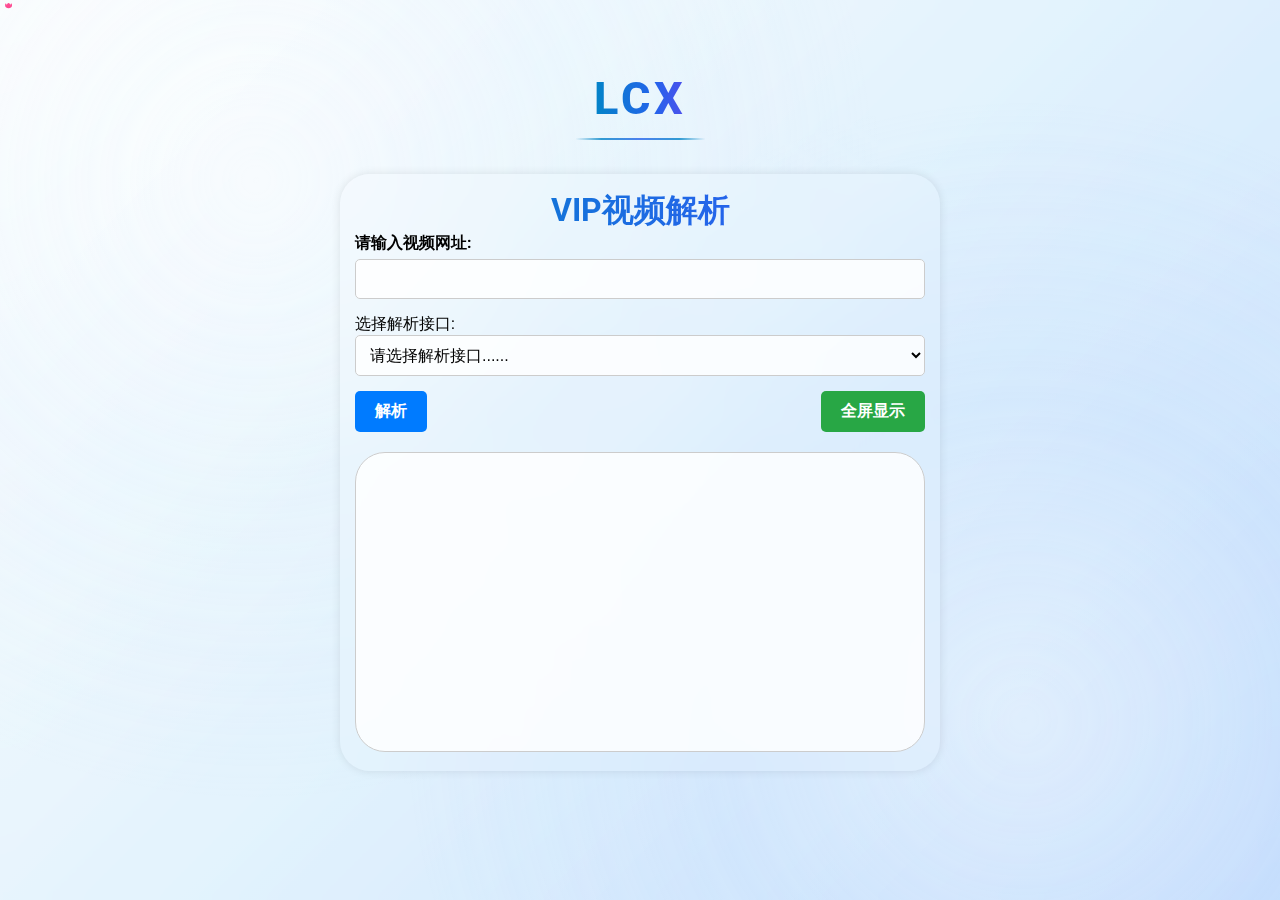
==== commit ba64741e: "更新" ====
(no text change in the page or its own stylesheets)
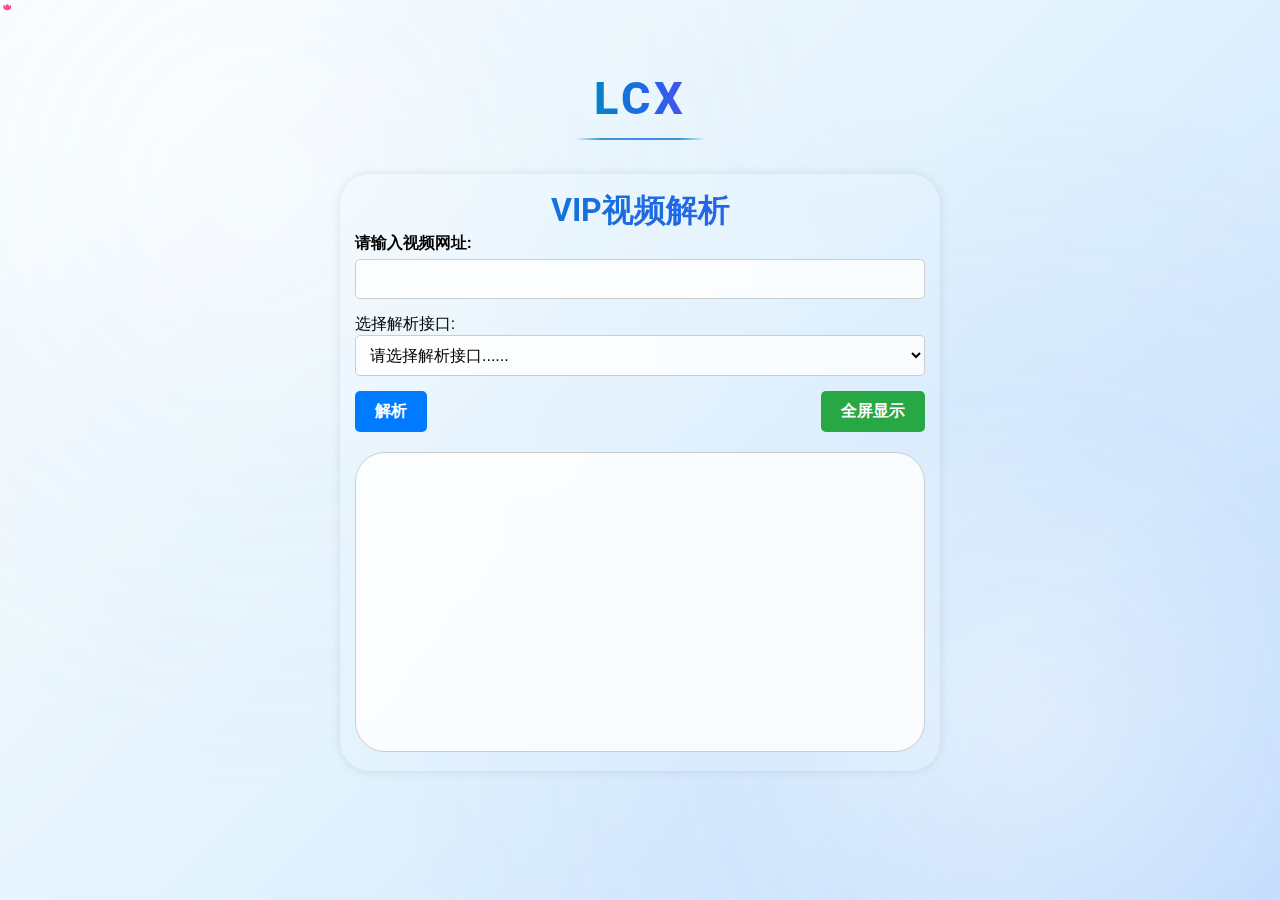
==== commit 49f29032: "删除部分代码" ====
--- a/index.html
+++ b/index.html
@@ -185,17 +185,6 @@
             var videoUrl = document.getElementById('videoUrl').value.trim();
             var selectedApi = document.getElementById('apiSelect').value;
 
-            // 新增判断逻辑
-            if (videoUrl === "我要看好康的") {
-                var password = prompt("请输入密码");
-                if (password === "我就要看我就要看") {
-                    window.location.href = "https://x11xqbj4g3c788.com:58009/dh/index.html"; // 请替换为实际的指定网址
-                } else {
-                    alert('密码错误');
-                }
-                return;
-            }
-
             if (!videoUrl) {
                 alert('请输入视频网址');
                 return;
